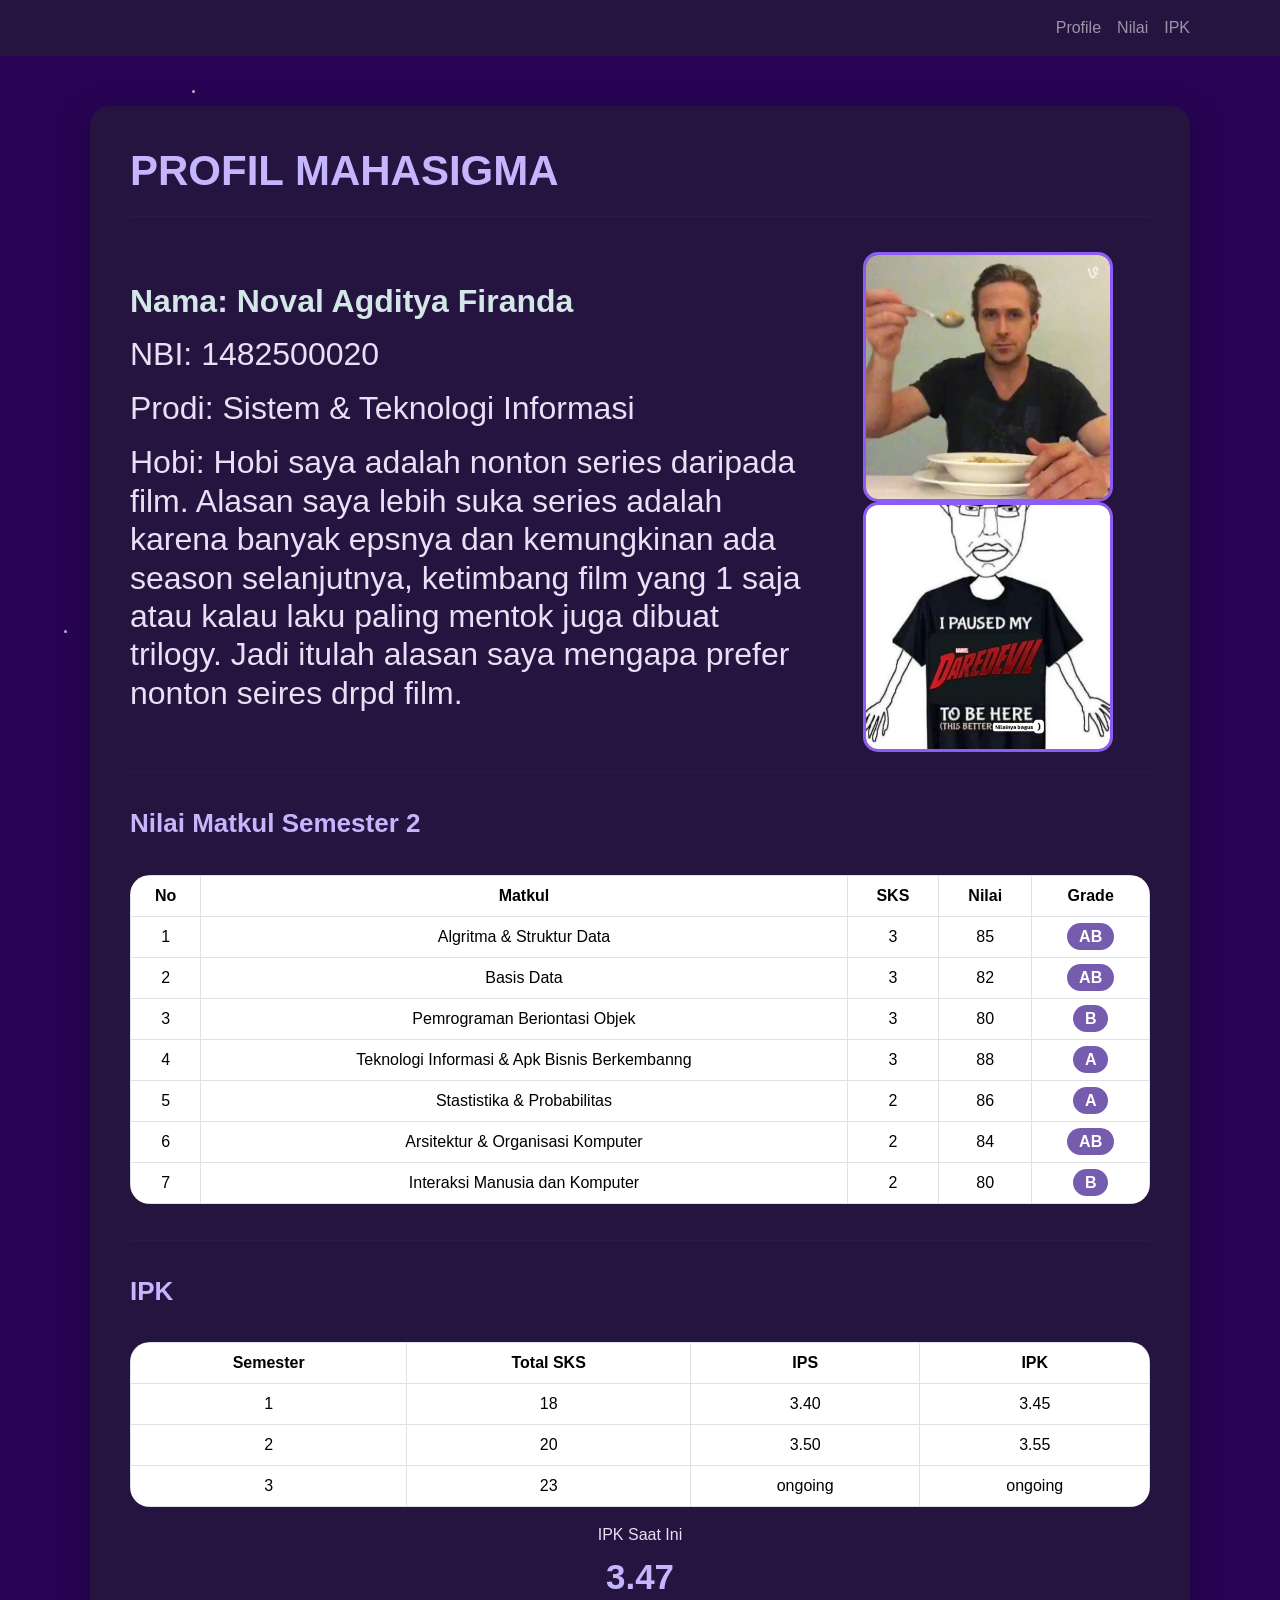
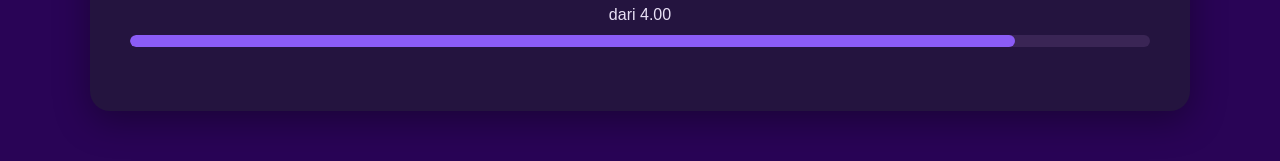
==== 0020_NovalAgditya_Tugas_1&2/index.html @ 1fea39b9 "Add files via upload" ====
<!DOCTYPE html>
<html lang="id">

<head>

    <meta charset="UTF-8">

    <meta name="viewport" content="width=device-width, initial-scale=1.0">

    <title>Ini Halaman Web</title>

    <!-- Bootstrap CSS -->
    <link href="https://cdn.jsdelivr.net/npm/bootstrap@5.3.3/dist/css/bootstrap.min.css" rel="stylesheet">

    <style>
        :root {
            --dark-purple: #290456;
            --white: #fefafa;
            --white: #dcdce7;
            --white: #f0ecf9;
            --white: #d2e7e6;
            --text: #e8e0f5;
            --purple: #8b5cf6;
            --purple-card: #24143f;
            --light-purple: #c4b5fd;
        }

        body {
            margin: 0;
            background-color: var(--dark-purple);
            color: var(--text);
            font-family: Arial, sans-serif;
        }

        .main-box {
            max-width: 1100px;
            margin: 50px auto;
            background-color: var(--purple-card);
            padding: 40px;
            border-radius: 20px;
            box-shadow: 0 10px 35px rgba(0, 0, 0, 0.35);
            position: relative;
            z-index: 1;
        }

        .main-title {
            color: var(--light-purple);
            font-size: 42px;
            font-weight: bold;
            margin-bottom: 20px;
        }

        .line {
            border-color: #452973;
            margin: 20px 0 35px;
        }

        .section-title {
            color: var(--light-purple);
            font-size: 26px;
            font-weight: bold;
            margin-bottom: 15px;
        }

        .nama {
            color: var(--white);
            font-size: 32px;
            font-weight: bold;
            margin-bottom: 10px;
        }

        .data-text {
            color: var(--text);
            font-size: 18px;
            margin-bottom: 8px;
        }

        .foto-profil {
            width: 250px;
            height: 250px;
            object-fit: cover;
            border-radius: 15px;
            border: 3px solid var(--purple);
        }

        .table {
            margin-top: 20px;
            border-radius: 20px;
            overflow: hidden;
        }

        .table thead {
            background-color: #6f42c1;
            color: white;
        }

        .table tbody {
            color: var(--text);
        }

        .table tbody tr {
            background-color: #927abb;
        }

        .table tbody tr:hover {
            background-color: #795ea8;
        }

        .grade {
            color: white;
            background-color: #765cae;
            padding: 5px 12px;
            border-radius: 15px;
            font-weight: bold;
        }

        .ipk-box {
            background-color: #7054a1;
            padding: 25px;
            border-radius: 15px;
        }

        .ipk-number {
            color: var(--light-purple);
            font-size: 35px;
            font-weight: bold;
        }

        @media (max-width: 768px) {

            .main-box {
                margin: 20px;
                padding: 25px;
            }

            .main-title {
                font-size: 32px;
            }

            .nama {
                font-size: 27px;
            }

            .foto-profil {
                width: 200px;
                height: 240px;
                margin-top: 25px;
            }

        }

        .progress {
            height: 12px;
            background-color: #3a2555;
            border-radius: 20px;
        }

        .progress-bar {
            background-color: var(--purple);
            border-radius: 20px;
        }

        .reveal {
            opacity: 0;
            transform: translateY(50px);
            transition: all 0.8s ease;
        }

        .reveal.show {
            opacity: 1;
            transform: translateY(0);
        }

        .stars {
            position: fixed;
            top: 0;
            left: 0;
            width: 100%;
            height: 100%;
            pointer-events: none;
            z-index: 0;
            overflow: hidden;
        }

        .star {
            position: absolute;
            width: 3px;
            height: 3px;
            background: white;
            border-radius: 50%;
            opacity: 0.7;
            animation: twinkle 3s infinite ease-in-out,
                floatStar 8s infinite ease-in-out;
        }

        @keyframes twinkle {

            0%,
            100% {
                opacity: 0.2;
                transform: scale(1);
            }

            50% {
                opacity: 1;
                transform: scale(1.5);
            }
        }

        @keyframes floatStar {

            0%,
            100% {
                margin-top: 0;
                margin-left: 0;
            }

            50% {
                margin-top: -15px;
                margin-left: 10px;
            }
        }
    </style>

</head>

<body>

    <div class="stars">
        <span class="star" style="top: 10%; left: 15%; animation-delay: 0s;"></span>
        <span class="star" style="top: 20%; left: 35%; animation-delay: 1s;"></span>
        <span class="star" style="top: 15%; left: 70%; animation-delay: 2s;"></span>
        <span class="star" style="top: 30%; left: 85%; animation-delay: 0.5s;"></span>
        <span class="star" style="top: 45%; left: 10%; animation-delay: 1.5s;"></span>
        <span class="star" style="top: 50%; left: 50%; animation-delay: 2.5s;"></span>
        <span class="star" style="top: 65%; left: 75%; animation-delay: 1s;"></span>
        <span class="star" style="top: 75%; left: 25%; animation-delay: 0.3s;"></span>
        <span class="star" style="top: 85%; left: 60%; animation-delay: 1.8s;"></span>
        <span class="star" style="top: 90%; left: 90%; animation-delay: 2.2s;"></span>
        <span class="star" style="top: 40%; left: 40%; animation-delay: 0.8s;"></span>
        <span class="star" style="top: 70%; left: 5%; animation-delay: 1.2s;"></span>
        <span class="star" style="top: 35%; left: 60%; animation-delay: 2.7s;"></span>
        <span class="star" style="top: 80%; left: 80%; animation-delay: 1.4s;"></span>
    </div>

    <nav class="navbar navbar-expand-lg navbar-dark" style="background-color: #24143f;">

        <div class="container">

            <button class="navbar-toggler" type="button" data-bs-toggle="collapse" data-bs-target="#navbarMenu">

                <span class="navbar-toggler-icon"></span>

            </button>

            <div class="collapse navbar-collapse" id="navbarMenu">

                <ul class="navbar-nav ms-auto">

                    <li class="nav-item">
                        <a class="nav-link" href="#profile">
                            Profile
                        </a>
                    </li>

                    <li class="nav-item">
                        <a class="nav-link" href="#nilai">
                            Nilai
                        </a>
                    </li>

                    <li class="nav-item">
                        <a class="nav-link" href="#ipk">
                            IPK
                        </a>
                    </li>

                </ul>

            </div>

        </div>

    </nav>

    <div class="container">

        <div class="main-box">

            <section id="profile"></section>

            <h1 class="main-title">
                PROFIL MAHASIGMA
            </h1>

            <hr class="line">

            </section>

            <div class="row align-items-center reveal">

                <div class="col-md-8">

                    <p class="nama">
                        Nama: Noval Agditya Firanda
                    </p>

                    <p class="data-text">
                    <h2>NBI: 1482500020</h2>
                    </p>

                    <p class="data-text">
                    <h2>Prodi: Sistem & Teknologi Informasi</h2>
                    </p>

                    <p class="data-text">
                    <h2>Hobi: Hobi saya adalah nonton series daripada film. Alasan saya lebih suka series adalah karena
                        banyak epsnya
                        dan kemungkinan ada season selanjutnya, ketimbang film yang 1 saja atau kalau laku paling mentok
                        juga dibuat
                        trilogy. Jadi itulah alasan saya mengapa prefer nonton seires drpd film.
                    </h2>
                    </p>

                </div>

                <div class="col-md-4 text-center">

                    <img src="foto1.jpg" alt="Foto Noval" class="foto-profil">

                    <img src="foto2.jpeg" alt="Foto Noval" class="foto-profil">

                </div>

            </div>

            <hr class="line">

            <h2 id="nilai" class="section-title">Nilai Matkul Semester 2</h2>

            <div class="table-responsive reveal">

                <table class="table table-bordered table-hover text-center">

                    <thead>

                        <tr>
                            <th>No</th>
                            <th>Matkul</th>
                            <th>SKS</th>
                            <th>Nilai</th>
                            <th>Grade</th>
                        </tr>

                    </thead>

                    <tbody>

                        <tr>
                            <td>1</td>
                            <td>Algritma & Struktur Data</td>
                            <td>3</td>
                            <td>85</td>
                            <td>
                                <span class="grade">AB</span>
                            </td>
                        </tr>

                        <tr>
                            <td>2</td>
                            <td>Basis Data</td>
                            <td>3</td>
                            <td>82</td>
                            <td>
                                <span class="grade">AB</span>
                            </td>
                        </tr>

                        <tr>
                            <td>3</td>
                            <td>Pemrograman Beriontasi Objek</td>
                            <td>3</td>
                            <td>80</td>
                            <td>
                                <span class="grade">B</span>
                            </td>
                        </tr>

                        <tr>
                            <td>4</td>
                            <td>Teknologi Informasi & Apk Bisnis Berkembanng</td>
                            <td>3</td>
                            <td>88</td>
                            <td>
                                <span class="grade">A</span>
                            </td>
                        </tr>

                        <tr>
                            <td>5</td>
                            <td>Stastistika & Probabilitas</td>
                            <td>2</td>
                            <td>86</td>
                            <td>
                                <span class="grade">A</span>
                            </td>
                        </tr>

                        <tr>
                            <td>6</td>
                            <td>Arsitektur & Organisasi Komputer</td>
                            <td>2</td>
                            <td>84</td>
                            <td>
                                <span class="grade">AB</span>
                            </td>
                        </tr>

                        <tr>
                            <td>7</td>
                            <td>Interaksi Manusia dan Komputer</td>
                            <td>2</td>
                            <td>80</td>
                            <td>
                                <span class="grade">B</span>
                            </td>
                        </tr>

                    </tbody>

                </table>

            </div>

            <hr class="line">

            <h2 id="ipk" class="section-title">IPK</h2>

            <div class="table-responsive reveal">

                <table class="table table-bordered table-hover text-center">

                    <thead>

                        <tr>
                            <th>Semester</th>
                            <th>Total SKS</th>
                            <th>IPS</th>
                            <th>IPK</th>
                        </tr>

                    </thead>

                    <tbody>

                        <tr>
                            <td>1</td>
                            <td>18</td>
                            <td>3.40</td>
                            <td>3.45</td>
                        </tr>

                        <tr>
                            <td>2</td>
                            <td>20</td>
                            <td>3.50</td>
                            <td>3.55</td>
                        </tr>

                        <tr>
                            <td>3</td>
                            <td>23</td>
                            <td>ongoing</td>
                            <td>ongoing</td>
                        </tr>

                    </tbody>

                </table>

            </div>

            <div class="text-center mb-4 reveal">
                <p class="mb-1">IPK Saat Ini</p>
                <div class="ipk-number">3.47</div>
                <p class="mb-2">dari 4.00</p>

                <div class="progress">
                    <div class="progress-bar" role="progressbar" style="width: 86.75%;"></div>
                </div>

            </div>

        </div>

    </div>

    <script src="https://cdn.jsdelivr.net/npm/bootstrap@5.3.3/dist/js/bootstrap.bundle.min.js"></script>

    <script>
        const reveals = document.querySelectorAll('.reveal');

        const observer = new IntersectionObserver((entries) => {
            entries.forEach(entry => {
                if (entry.isIntersecting) {
                    entry.target.classList.add('show');
                }
            });
        }, {
            threshold: 0.15
        });

        reveals.forEach(reveal => {
            observer.observe(reveal);
        });
    </script>

    <script src="script.js" defer></script>

</body>

</html>
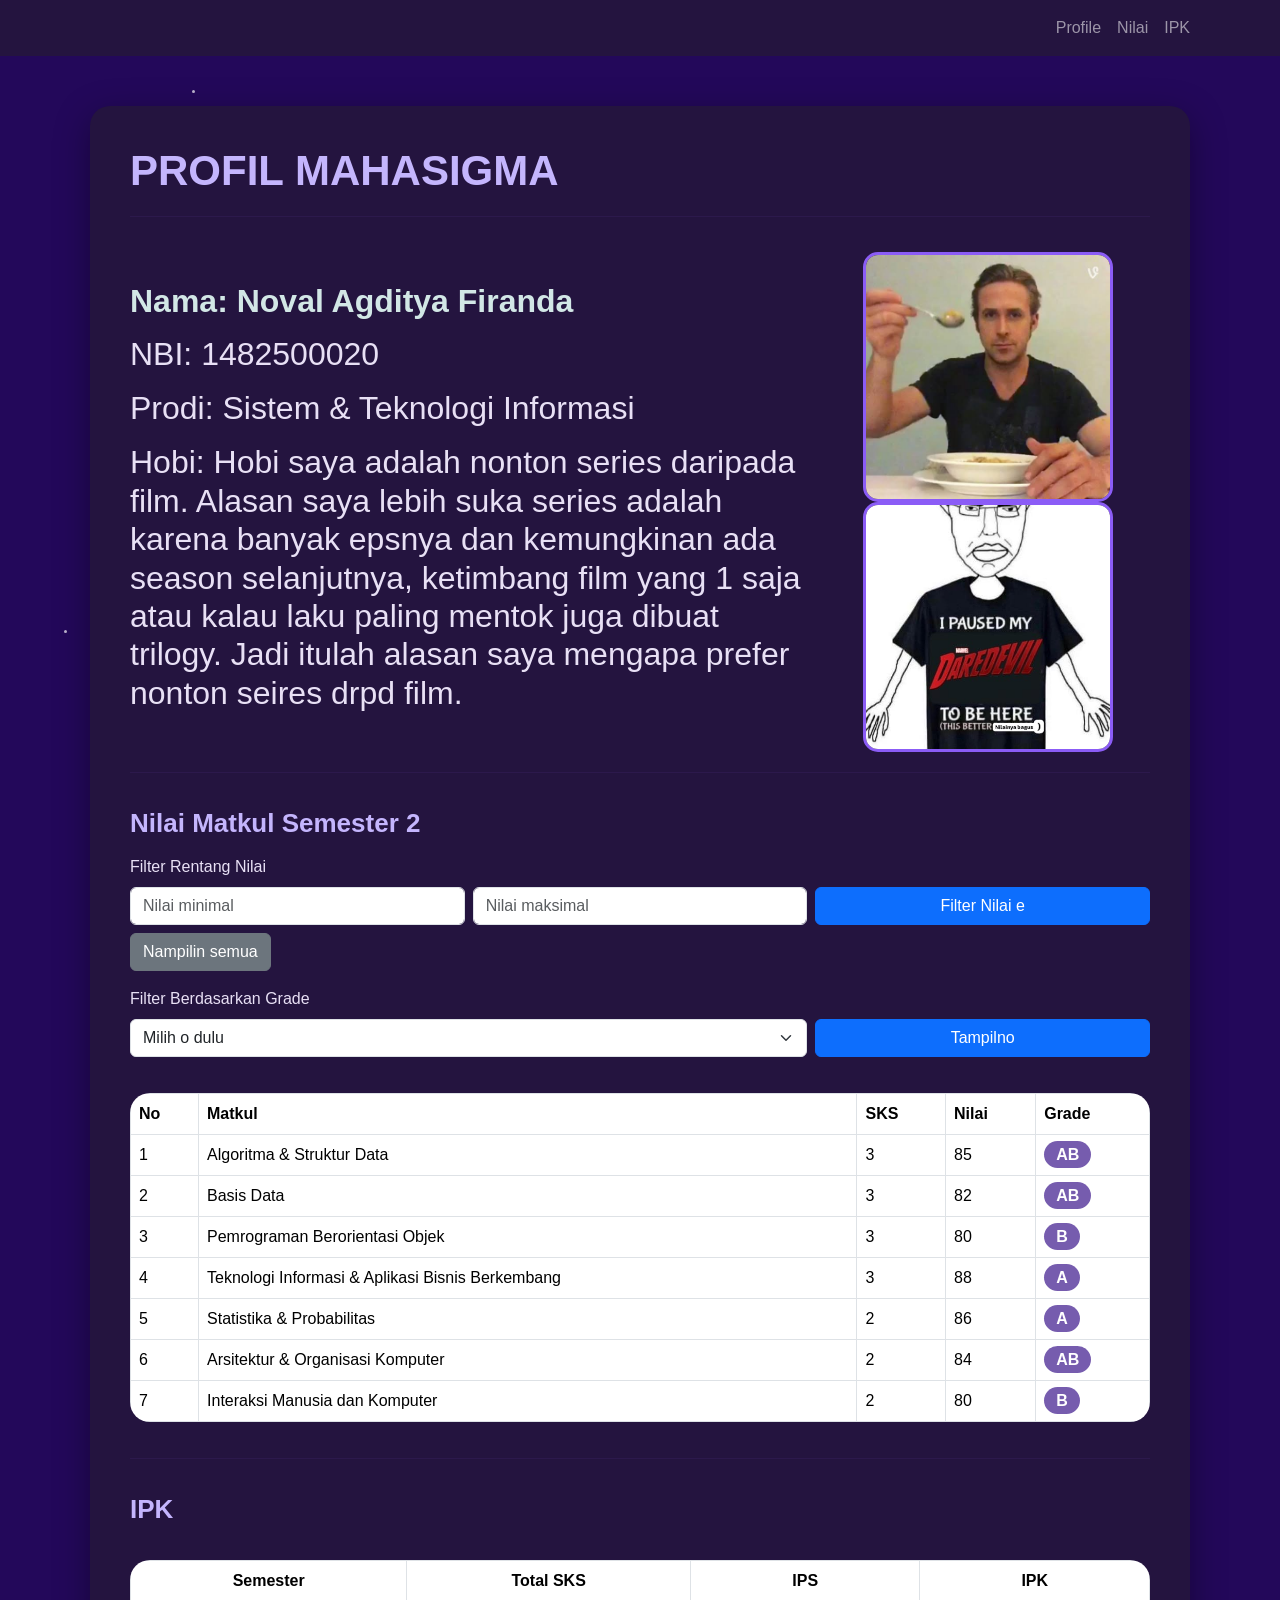
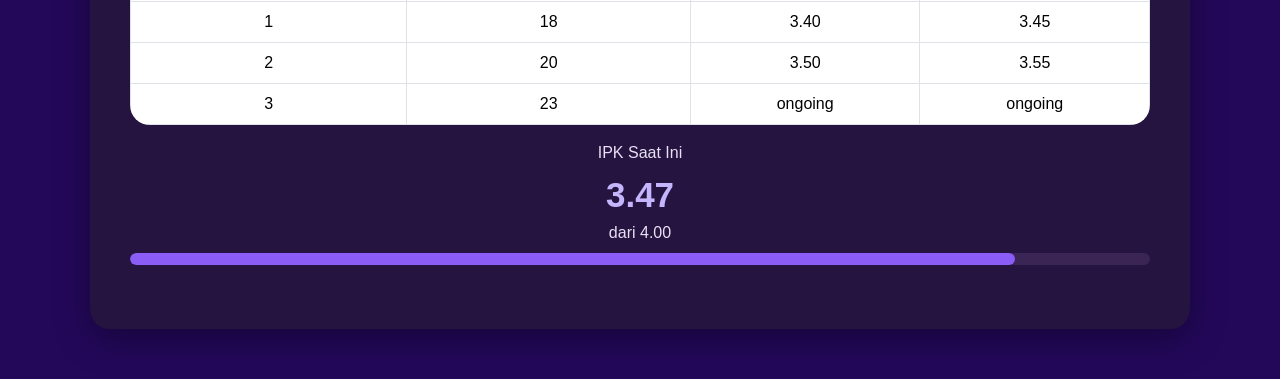
==== commit 82c44205: "Update DOM dan Events" ====
--- a/0020_NovalAgditya_Tugas_1&2/index.html
+++ b/0020_NovalAgditya_Tugas_1&2/index.html
@@ -9,241 +9,32 @@
 
     <title>Ini Halaman Web</title>
 
-    <!-- Bootstrap CSS -->
     <link href="https://cdn.jsdelivr.net/npm/bootstrap@5.3.3/dist/css/bootstrap.min.css" rel="stylesheet">
 
-    <style>
-        :root {
-            --dark-purple: #290456;
-            --white: #fefafa;
-            --white: #dcdce7;
-            --white: #f0ecf9;
-            --white: #d2e7e6;
-            --text: #e8e0f5;
-            --purple: #8b5cf6;
-            --purple-card: #24143f;
-            --light-purple: #c4b5fd;
-        }
-
-        body {
-            margin: 0;
-            background-color: var(--dark-purple);
-            color: var(--text);
-            font-family: Arial, sans-serif;
-        }
-
-        .main-box {
-            max-width: 1100px;
-            margin: 50px auto;
-            background-color: var(--purple-card);
-            padding: 40px;
-            border-radius: 20px;
-            box-shadow: 0 10px 35px rgba(0, 0, 0, 0.35);
-            position: relative;
-            z-index: 1;
-        }
-
-        .main-title {
-            color: var(--light-purple);
-            font-size: 42px;
-            font-weight: bold;
-            margin-bottom: 20px;
-        }
-
-        .line {
-            border-color: #452973;
-            margin: 20px 0 35px;
-        }
-
-        .section-title {
-            color: var(--light-purple);
-            font-size: 26px;
-            font-weight: bold;
-            margin-bottom: 15px;
-        }
-
-        .nama {
-            color: var(--white);
-            font-size: 32px;
-            font-weight: bold;
-            margin-bottom: 10px;
-        }
-
-        .data-text {
-            color: var(--text);
-            font-size: 18px;
-            margin-bottom: 8px;
-        }
-
-        .foto-profil {
-            width: 250px;
-            height: 250px;
-            object-fit: cover;
-            border-radius: 15px;
-            border: 3px solid var(--purple);
-        }
-
-        .table {
-            margin-top: 20px;
-            border-radius: 20px;
-            overflow: hidden;
-        }
-
-        .table thead {
-            background-color: #6f42c1;
-            color: white;
-        }
-
-        .table tbody {
-            color: var(--text);
-        }
-
-        .table tbody tr {
-            background-color: #927abb;
-        }
-
-        .table tbody tr:hover {
-            background-color: #795ea8;
-        }
-
-        .grade {
-            color: white;
-            background-color: #765cae;
-            padding: 5px 12px;
-            border-radius: 15px;
-            font-weight: bold;
-        }
-
-        .ipk-box {
-            background-color: #7054a1;
-            padding: 25px;
-            border-radius: 15px;
-        }
-
-        .ipk-number {
-            color: var(--light-purple);
-            font-size: 35px;
-            font-weight: bold;
-        }
-
-        @media (max-width: 768px) {
-
-            .main-box {
-                margin: 20px;
-                padding: 25px;
-            }
-
-            .main-title {
-                font-size: 32px;
-            }
-
-            .nama {
-                font-size: 27px;
-            }
-
-            .foto-profil {
-                width: 200px;
-                height: 240px;
-                margin-top: 25px;
-            }
-
-        }
-
-        .progress {
-            height: 12px;
-            background-color: #3a2555;
-            border-radius: 20px;
-        }
-
-        .progress-bar {
-            background-color: var(--purple);
-            border-radius: 20px;
-        }
-
-        .reveal {
-            opacity: 0;
-            transform: translateY(50px);
-            transition: all 0.8s ease;
-        }
-
-        .reveal.show {
-            opacity: 1;
-            transform: translateY(0);
-        }
-
-        .stars {
-            position: fixed;
-            top: 0;
-            left: 0;
-            width: 100%;
-            height: 100%;
-            pointer-events: none;
-            z-index: 0;
-            overflow: hidden;
-        }
-
-        .star {
-            position: absolute;
-            width: 3px;
-            height: 3px;
-            background: white;
-            border-radius: 50%;
-            opacity: 0.7;
-            animation: twinkle 3s infinite ease-in-out,
-                floatStar 8s infinite ease-in-out;
-        }
-
-        @keyframes twinkle {
-
-            0%,
-            100% {
-                opacity: 0.2;
-                transform: scale(1);
-            }
-
-            50% {
-                opacity: 1;
-                transform: scale(1.5);
-            }
-        }
-
-        @keyframes floatStar {
-
-            0%,
-            100% {
-                margin-top: 0;
-                margin-left: 0;
-            }
-
-            50% {
-                margin-top: -15px;
-                margin-left: 10px;
-            }
-        }
-    </style>
+    <link rel="stylesheet" href="style.css">
 
 </head>
 
 <body>
 
     <div class="stars">
-        <span class="star" style="top: 10%; left: 15%; animation-delay: 0s;"></span>
-        <span class="star" style="top: 20%; left: 35%; animation-delay: 1s;"></span>
-        <span class="star" style="top: 15%; left: 70%; animation-delay: 2s;"></span>
-        <span class="star" style="top: 30%; left: 85%; animation-delay: 0.5s;"></span>
-        <span class="star" style="top: 45%; left: 10%; animation-delay: 1.5s;"></span>
-        <span class="star" style="top: 50%; left: 50%; animation-delay: 2.5s;"></span>
-        <span class="star" style="top: 65%; left: 75%; animation-delay: 1s;"></span>
-        <span class="star" style="top: 75%; left: 25%; animation-delay: 0.3s;"></span>
-        <span class="star" style="top: 85%; left: 60%; animation-delay: 1.8s;"></span>
-        <span class="star" style="top: 90%; left: 90%; animation-delay: 2.2s;"></span>
-        <span class="star" style="top: 40%; left: 40%; animation-delay: 0.8s;"></span>
-        <span class="star" style="top: 70%; left: 5%; animation-delay: 1.2s;"></span>
-        <span class="star" style="top: 35%; left: 60%; animation-delay: 2.7s;"></span>
-        <span class="star" style="top: 80%; left: 80%; animation-delay: 1.4s;"></span>
+        <span class="star star-1"></span>
+        <span class="star star-2"></span>
+        <span class="star star-3"></span>
+        <span class="star star-4"></span>
+        <span class="star star-5"></span>
+        <span class="star star-6"></span>
+        <span class="star star-7"></span>
+        <span class="star star-8"></span>
+        <span class="star star-9"></span>
+        <span class="star star-10"></span>
+        <span class="star star-11"></span>
+        <span class="star star-12"></span>
+        <span class="star star-13"></span>
+        <span class="star star-14"></span>
     </div>
 
-    <nav class="navbar navbar-expand-lg navbar-dark" style="background-color: #24143f;">
+    <nav class="navbar navbar-expand-lg navbar-dark">
 
         <div class="container">
 
@@ -338,9 +129,58 @@
 
             <h2 id="nilai" class="section-title">Nilai Matkul Semester 2</h2>
 
+            <div class="mb-3">
+                <label class="form-label">Filter Rentang Nilai</label>
+
+                <div class="row g-2">
+                    <div class="col-md-4">
+                        <input type="number" id="nilaiMin" class="form-control" placeholder="Nilai minimal">
+                    </div>
+
+                    <div class="col-md-4">
+                        <input type="number" id="nilaiMax" class="form-control" placeholder="Nilai maksimal">
+                    </div>
+
+                    <div class="col-md-4">
+                        <button id="btnFilter" class="btn btn-primary w-100">
+                            Filter Nilai e
+                        </button>
+                    </div>
+                </div>
+
+                <button id="btnSemua" class="btn btn-secondary mt-2">
+                    Nampilin semua
+                </button>
+
+                <p id="pesanFilter" class="mt-2"></p>
+            </div>
+
+            <div class="mb-3">
+                <label class="form-label">Filter Berdasarkan Grade</label>
+
+                <div class="row g-2">
+                    <div class="col-md-8">
+                        <select id="filterGrade" class="form-select">
+                            <option value="">Milih o dulu</option>
+                            <option value="A">A</option>
+                            <option value="AB">AB</option>
+                            <option value="B">B</option>
+                        </select>
+                    </div>
+
+                    <div class="col-md-4">
+                        <button id="btnGrade" class="btn btn-primary w-100">
+                            Tampilno
+                        </button>
+                    </div>
+                </div>
+
+                <p id="pesanGrade" class="mt-2"></p>
+            </div>
+
             <div class="table-responsive reveal">
 
-                <table class="table table-bordered table-hover text-center">
+                <table id="tabelNilai" class="table table-bordered table-hover">
 
                     <thead>
 
@@ -486,7 +326,7 @@
                 <p class="mb-2">dari 4.00</p>
 
                 <div class="progress">
-                    <div class="progress-bar" role="progressbar" style="width: 86.75%;"></div>
+                    <div class="progress-bar" role="progressbar"></div>
                 </div>
 
             </div>
--- a/0020_NovalAgditya_Tugas_1&2/style.css
+++ b/0020_NovalAgditya_Tugas_1&2/style.css
@@ -0,0 +1,296 @@
+:root {
+    --dark-purple: #23085a;
+    --white: #fefafa;
+    --white: #dcdce7;
+    --white: #f0ecf9;
+    --white: #d2e7e6;
+    --text: #e8e0f5;
+    --purple: #8b5cf6;
+    --purple-card: #24143f;
+    --light-purple: #c4b5fd;
+}
+
+body {
+    margin: 0;
+    background-color: var(--dark-purple);
+    color: var(--text);
+    font-family: Arial, sans-serif;
+}
+
+.main-box {
+    max-width: 1100px;
+    margin: 50px auto;
+    background-color: var(--purple-card);
+    padding: 40px;
+    border-radius: 20px;
+    box-shadow: 0 10px 35px rgba(0, 0, 0, 0.35);
+    position: relative;
+    z-index: 1;
+}
+
+.main-title {
+    color: var(--light-purple);
+    font-size: 42px;
+    font-weight: bold;
+    margin-bottom: 20px;
+}
+
+.line {
+    border-color: #452973;
+    margin: 20px 0 35px;
+}
+
+.section-title {
+    color: var(--light-purple);
+    font-size: 26px;
+    font-weight: bold;
+    margin-bottom: 15px;
+}
+
+.nama {
+    color: var(--white);
+    font-size: 32px;
+    font-weight: bold;
+    margin-bottom: 10px;
+}
+
+.data-text {
+    color: var(--text);
+    font-size: 18px;
+    margin-bottom: 8px;
+}
+
+.foto-profil {
+    width: 250px;
+    height: 250px;
+    object-fit: cover;
+    border-radius: 15px;
+    border: 3px solid var(--purple);
+}
+
+.table {
+    margin-top: 20px;
+    border-radius: 20px;
+    overflow: hidden;
+}
+
+.table thead {
+    background-color: #6f42c1;
+    color: white;
+}
+
+.table tbody {
+    color: var(--text);
+}
+
+.table tbody tr {
+    background-color: #927abb;
+}
+
+.table tbody tr:hover {
+    background-color: #795ea8;
+}
+
+.grade {
+    color: white;
+    background-color: #765cae;
+    padding: 5px 12px;
+    border-radius: 15px;
+    font-weight: bold;
+}
+
+.ipk-box {
+    background-color: #7054a1;
+    padding: 25px;
+    border-radius: 15px;
+}
+
+.ipk-number {
+    color: var(--light-purple);
+    font-size: 35px;
+    font-weight: bold;
+}
+
+@media (max-width: 768px) {
+
+    .main-box {
+        margin: 20px;
+        padding: 25px;
+    }
+
+    .main-title {
+        font-size: 32px;
+    }
+
+    .nama {
+        font-size: 27px;
+    }
+
+    .foto-profil {
+        width: 200px;
+        height: 240px;
+        margin-top: 25px;
+    }
+
+}
+
+.progress {
+    height: 12px;
+    background-color: #3a2555;
+    border-radius: 20px;
+}
+
+.progress-bar {
+    background-color: var(--purple);
+    border-radius: 20px;
+    width: 86.75%;
+}
+
+.reveal {
+    opacity: 0;
+    transform: translateY(50px);
+    transition: all 0.8s ease;
+}
+
+.reveal.show {
+    opacity: 1;
+    transform: translateY(0);
+}
+
+.stars {
+    position: fixed;
+    top: 0;
+    left: 0;
+    width: 100%;
+    height: 100%;
+    pointer-events: none;
+    z-index: 0;
+    overflow: hidden;
+}
+
+.star {
+    position: absolute;
+    width: 3px;
+    height: 3px;
+    background: white;
+    border-radius: 50%;
+    opacity: 0.7;
+    animation: twinkle 3s infinite ease-in-out,
+        floatStar 8s infinite ease-in-out;
+}
+
+@keyframes twinkle {
+
+    0%,
+    100% {
+        opacity: 0.2;
+        transform: scale(1);
+    }
+
+    50% {
+        opacity: 1;
+        transform: scale(1.5);
+    }
+}
+
+@keyframes floatStar {
+
+    0%,
+    100% {
+        margin-top: 0;
+        margin-left: 0;
+    }
+
+    50% {
+        margin-top: -15px;
+        margin-left: 10px;
+    }
+}
+
+.navbar {
+    background-color: #24143f;
+}
+
+.star-1 {
+    top: 10%;
+    left: 15%;
+    animation-delay: 0s;
+}
+
+.star-2 {
+    top: 20%;
+    left: 35%;
+    animation-delay: 1s;
+}
+
+.star-3 {
+    top: 15%;
+    left: 70%;
+    animation-delay: 2s;
+}
+
+.star-4 {
+    top: 30%;
+    left: 85%;
+    animation-delay: 0.5s;
+}
+
+.star-5 {
+    top: 45%;
+    left: 10%;
+    animation-delay: 1.5s;
+}
+
+.star-6 {
+    top: 50%;
+    left: 50%;
+    animation-delay: 2.5s;
+}
+
+.star-7 {
+    top: 65%;
+    left: 75%;
+    animation-delay: 1s;
+}
+
+.star-8 {
+    top: 75%;
+    left: 25%;
+    animation-delay: 0.3s;
+}
+
+.star-9 {
+    top: 85%;
+    left: 60%;
+    animation-delay: 1.8s;
+}
+
+.star-10 {
+    top: 90%;
+    left: 90%;
+    animation-delay: 2.2s;
+}
+
+.star-11 {
+    top: 40%;
+    left: 40%;
+    animation-delay: 0.8s;
+}
+
+.star-12 {
+    top: 70%;
+    left: 5%;
+    animation-delay: 1.2s;
+}
+
+.star-13 {
+    top: 35%;
+    left: 60%;
+    animation-delay: 2.7s;
+}
+
+.star-14 {
+    top: 80%;
+    left: 80%;
+    animation-delay: 1.4s;
+}
